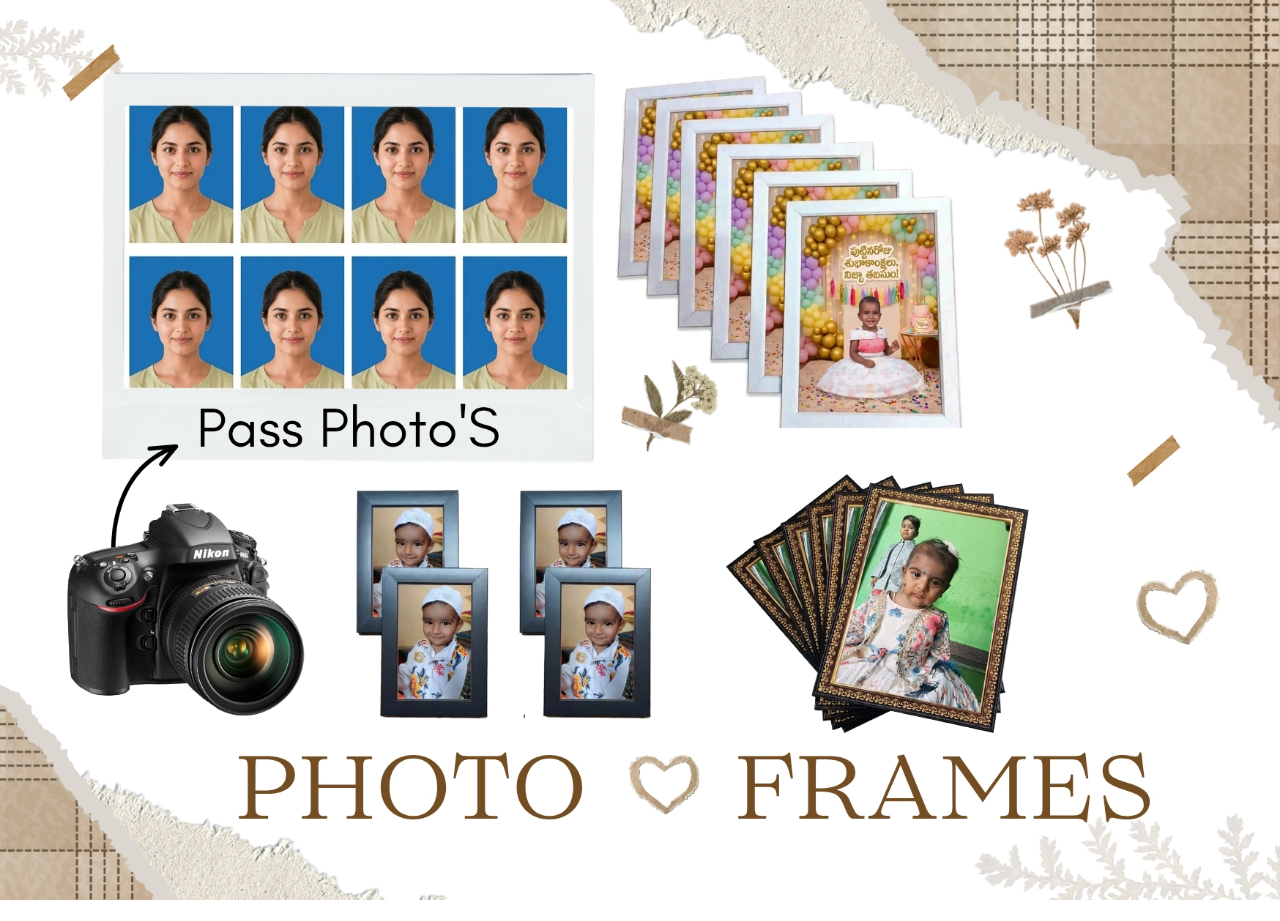
==== index.html @ 0306c5f1 "Update index.html" ====
<!DOCTYPE html>
<html lang="en">
<head>
<meta charset="UTF-8">
<meta name="viewport" content="width=device-width, initial-scale=1.0">
<title>Fullscreen Images with Buttons</title>
<link rel="stylesheet" href="Css1.css">
</head>
<body>
<script src="java1.js"></script>
  
<div class="container">
  <div class="image-slide active">
    <img src="2.jpg" alt="Image 1">
  </div>
  <div class="image-slide">
    <img src="3.jpg" alt="Image 2">
  </div>
  
  <button class="nav-btn prev-btn">&lt;</button>
  <button class="nav-btn next-btn">&gt;</button>
</div>
  
<button id="start-btn">Start Experience</button>
<div class="container" style="display: none;">
 <!-- మీ ఇమేజ్ స్లైడ్‌లు ఇక్కడ ఉంటాయి -->
</div>

    <button onclick="openFullscreen()">ఫుల్‌స్క్రీన్ చేయండి</button>

    <script>
        var elem = document.documentElement;
        function openFullscreen() {
            if (elem.requestFullscreen) {
                elem.requestFullscreen();
            } else if (elem.webkitRequestFullscreen) { /* Safari */
                elem.webkitRequestFullscreen();
            } else if (elem.msRequestFullscreen) { /* IE11 */
                elem.msRequestFullscreen();
            }
        }
    </script>

</body>
</html>
---- Css1.css ----
body, html {
  margin: 0;
  padding: 0;
  width: 100%;
  height: 100%;
  overflow: hidden;
}

.container {
  position: relative;
  width: 100%;
  height: 100%;
}

.image-slide {
  position: absolute;
  width: 100%;
  height: auto;
  opacity: 0;
  transition: opacity 0.5s ease-in-out;
}

.image-slide.active {
  opacity: 1;
}

.image-slide img {
  width: 100%;
  height: auto;
  object-fit: cover;
}

.nav-btn {
  position: absolute;
  top: 50%;
  transform: translateY(-50%);
  background: rgba(255, 255, 255, 0.5);
  border: none;
  font-size: 2rem;
  padding: 1rem;
  cursor: pointer;
  opacity: 0;
  transition: opacity 0.3s ease;
}

.container:hover .nav-btn {
  opacity: 1;
}

.prev-btn { left: 10px; }
.next-btn { right: 10px; }

.nav-btn:hover {
  background: rgba(255, 255, 255, 0.8);
}
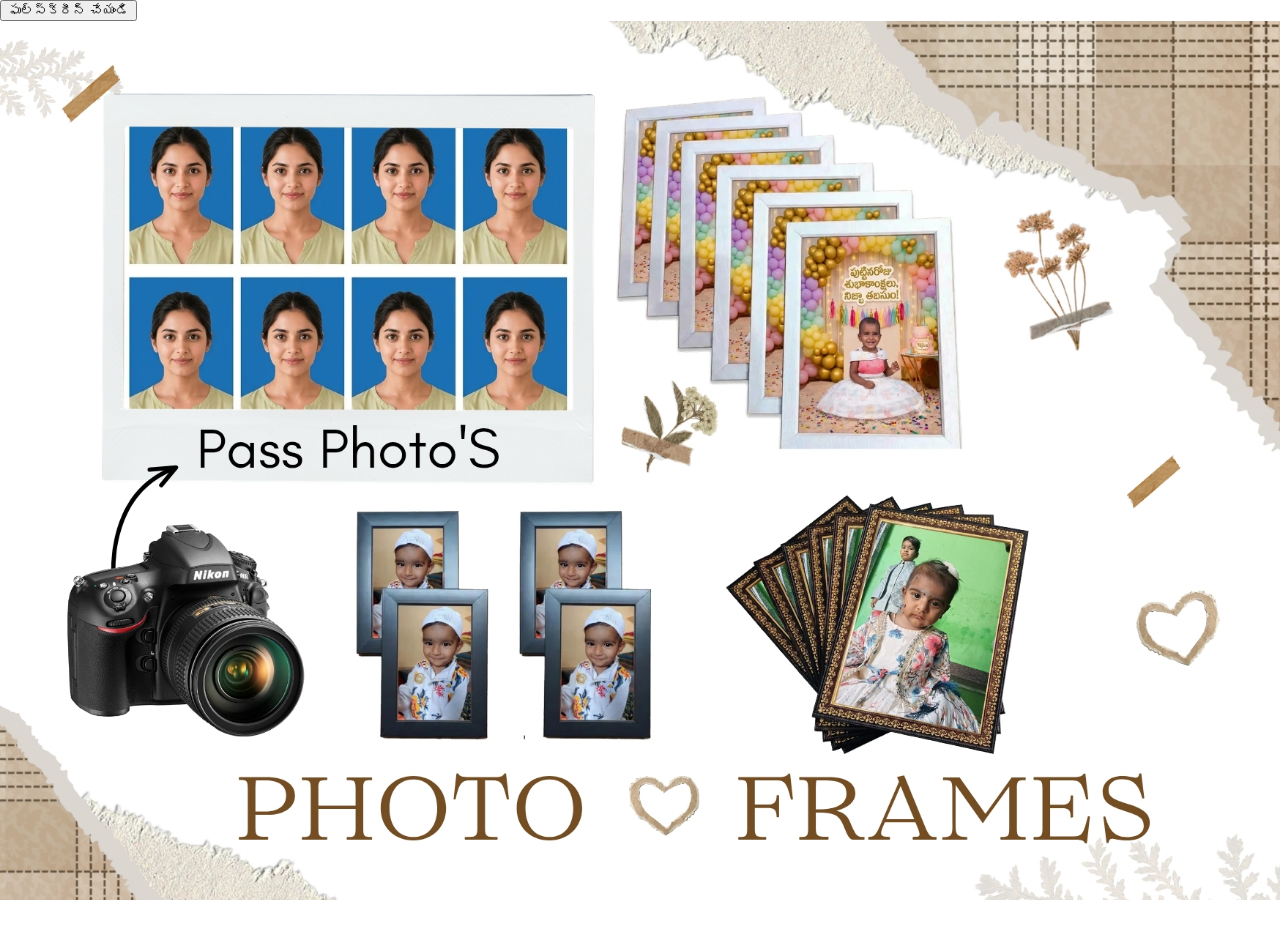
==== commit 3b8e3754: "Update index.html" ====
--- a/index.html
+++ b/index.html
@@ -7,6 +7,9 @@
 <link rel="stylesheet" href="Css1.css">
 </head>
 <body>
+
+  <button onclick="openFullscreen()">ఫుల్‌స్క్రీన్ చేయండి</button>
+  
 <script src="java1.js"></script>
   
 <div class="container">
@@ -26,8 +29,7 @@
  <!-- మీ ఇమేజ్ స్లైడ్‌లు ఇక్కడ ఉంటాయి -->
 </div>
 
-    <button onclick="openFullscreen()">ఫుల్‌స్క్రీన్ చేయండి</button>
-
+    
     <script>
         var elem = document.documentElement;
         function openFullscreen() {
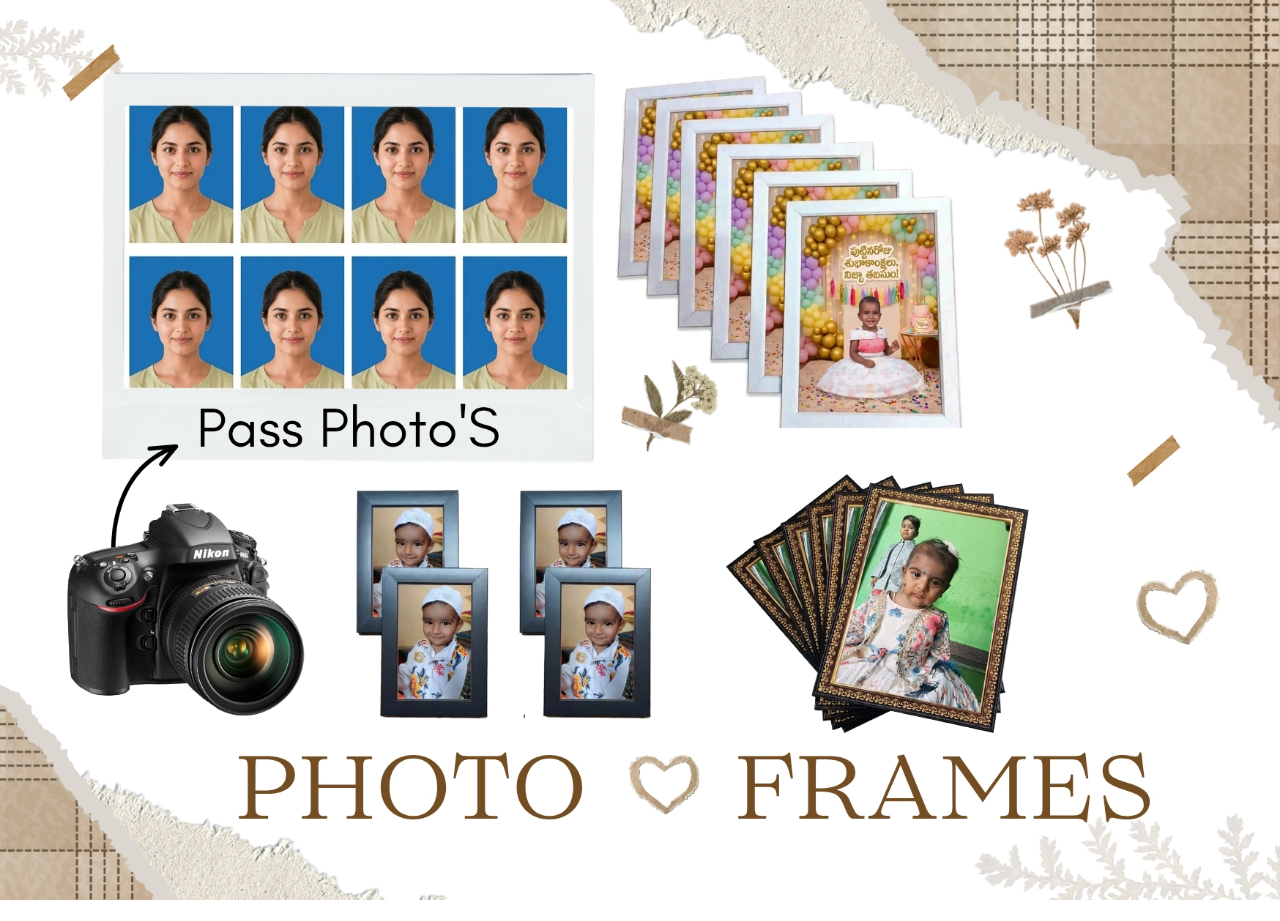
==== commit 3bfdeca2: "Update index.html" ====
--- a/index.html
+++ b/index.html
@@ -7,8 +7,6 @@
 <link rel="stylesheet" href="Css1.css">
 </head>
 <body>
-
-  <button onclick="openFullscreen()">ఫుల్‌స్క్రీన్ చేయండి</button>
   
 <script src="java1.js"></script>
   
@@ -31,17 +29,24 @@
 
     
     <script>
-        var elem = document.documentElement;
-        function openFullscreen() {
-            if (elem.requestFullscreen) {
-                elem.requestFullscreen();
-            } else if (elem.webkitRequestFullscreen) { /* Safari */
-                elem.webkitRequestFullscreen();
-            } else if (elem.msRequestFullscreen) { /* IE11 */
-                elem.msRequestFullscreen();
-            }
-        }
-    </script>
+document.body.addEventListener('touchstart', function() {
+    goFullAndRotate();
+});
+
+document.body.addEventListener('click', function() {
+    goFullAndRotate();
+});
+
+function goFullAndRotate() {
+    var elem = document.documentElement;
+    if (elem.requestFullscreen) {
+        elem.requestFullscreen();
+    }
+    if (screen.orientation && screen.orientation.lock) {
+        screen.orientation.lock('landscape');
+    }
+}
+</script>
 
 </body>
 </html>
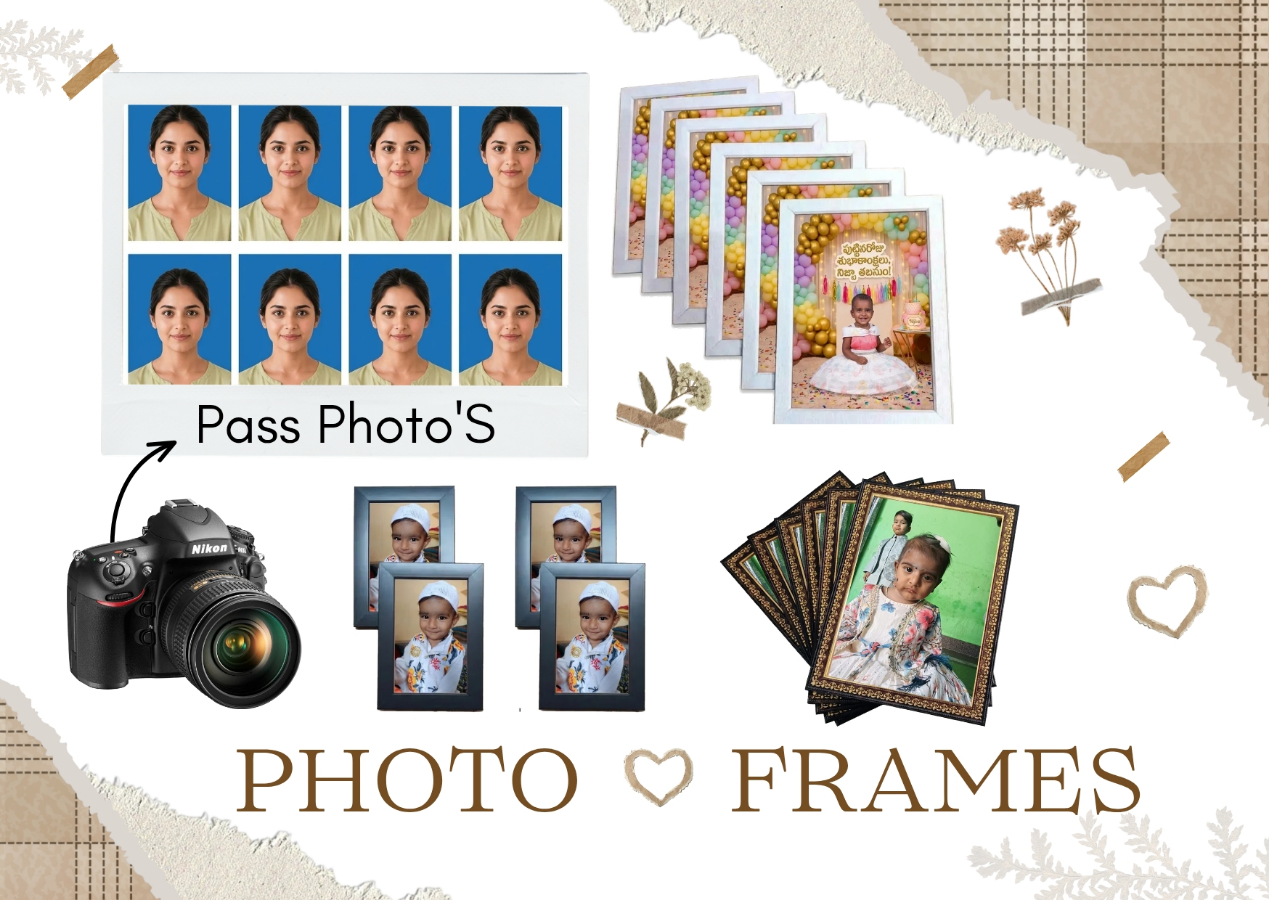
==== commit 2210aabe: "Update index.html" ====
--- a/index.html
+++ b/index.html
@@ -21,7 +21,7 @@
   <button class="nav-btn prev-btn">&lt;</button>
   <button class="nav-btn next-btn">&gt;</button>
 </div>
-  
+  మీ ఇమేజ్ స్లైడ్‌లు ఇక్కడ ఉంటాయి
 <button id="start-btn">Start Experience</button>
 <div class="container" style="display: none;">
  <!-- మీ ఇమేజ్ స్లైడ్‌లు ఇక్కడ ఉంటాయి -->
--- a/Css1.css
+++ b/Css1.css
@@ -1,21 +1,23 @@
 body, html {
   margin: 0;
   padding: 0;
-  width: 100%;
+  width: auto;
   height: 100%;
   overflow: hidden;
+  justify-content: center;
+  align-items: center;
 }
 
 .container {
   position: relative;
-  width: 100%;
+  width: auto;
   height: 100%;
 }
 
 .image-slide {
   position: absolute;
-  width: 100%;
-  height: auto;
+  width: auto%;
+  height: 100%;
   opacity: 0;
   transition: opacity 0.5s ease-in-out;
 }
@@ -26,7 +28,7 @@
 
 .image-slide img {
   width: 100%;
-  height: auto;
+  height: 100%;
   object-fit: cover;
 }
 
@@ -53,5 +55,3 @@
 .nav-btn:hover {
   background: rgba(255, 255, 255, 0.8);
 }
-
-
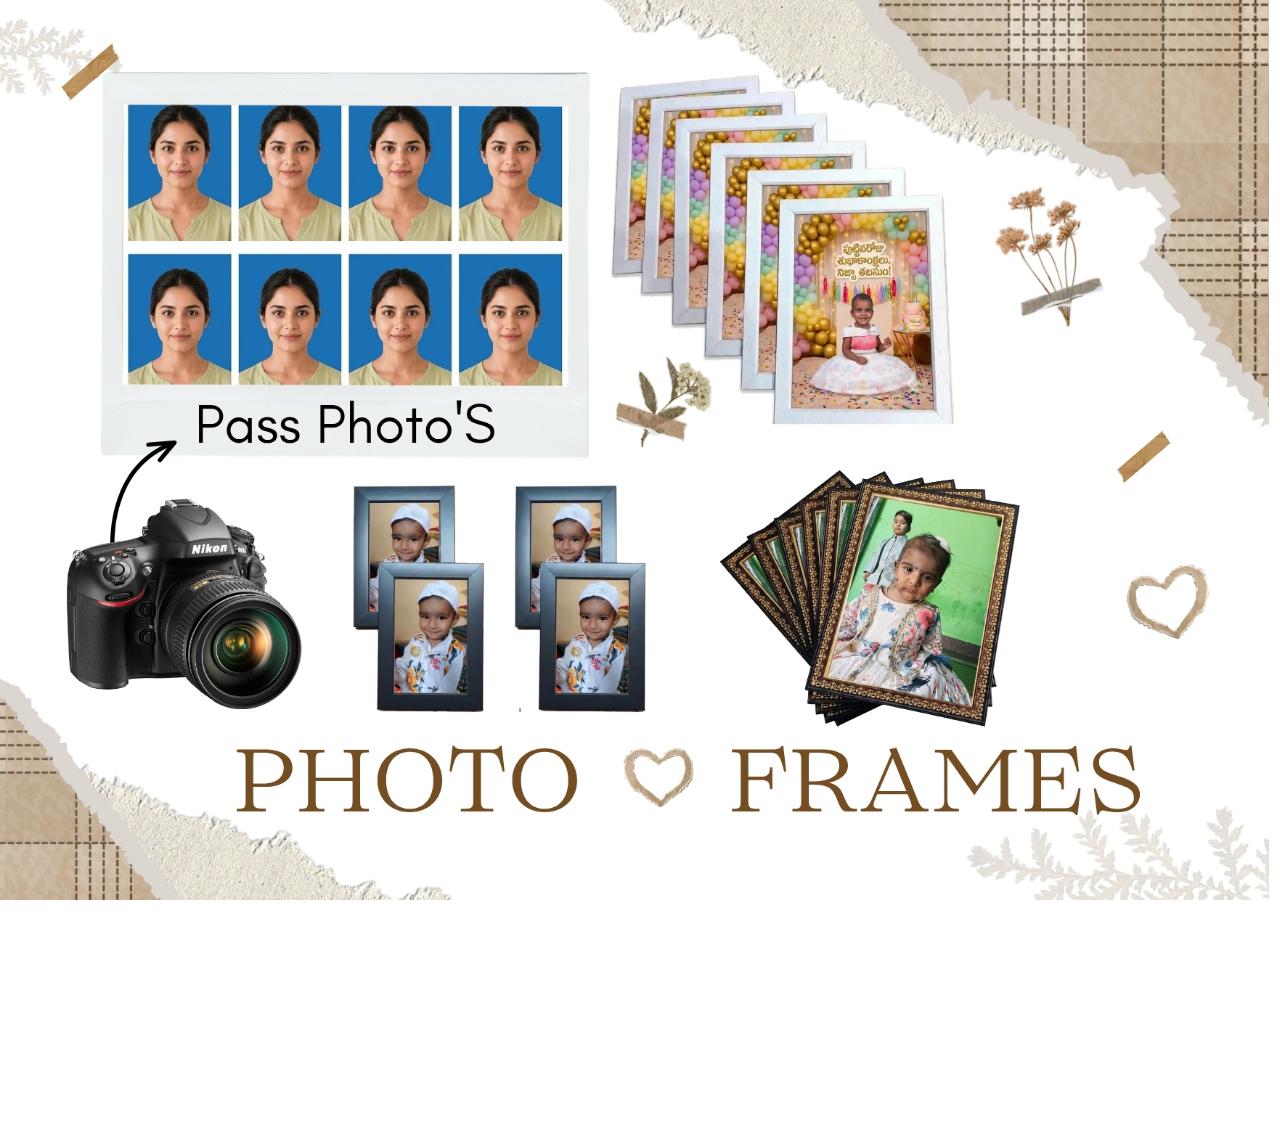
==== commit 0d7a70e9: "Update index.html" ====
--- a/index.html
+++ b/index.html
@@ -27,6 +27,34 @@
  <!-- మీ ఇమేజ్ స్లైడ్‌లు ఇక్కడ ఉంటాయి -->
 </div>
 
+
+  
+<div class="banner-container">
+  
+  <div class="left-banner">
+    <img src="your-image.jpg" alt="Photo Studio Banner">
+  </div>
+
+  <div class="right-content">
+    <h2>Best Photo Frames & Studio</h2>
+    <p>మీ మధుర జ్ఞాపకాలను అందమైన ఫ్రేమ్‌లుగా మలచుకోండి.</p>
+    
+    <ul class="features">
+      <li>✔ High Quality Passport Photos</li>
+      <li>✔ Customized Photo Frames</li>
+      <li>✔ Instant Delivery</li>
+    </ul>
+
+    <div class="btn-group">
+      <a href="tel:9876543210" class="btn primary-btn">Call Now</a>
+      <a href="https://wa.me/919876543210" class="btn whatsapp-btn">WhatsApp Order</a>
+    </div>
+  </div>
+
+</div>
+  
+
+  
     
     <script>
 document.body.addEventListener('touchstart', function() {
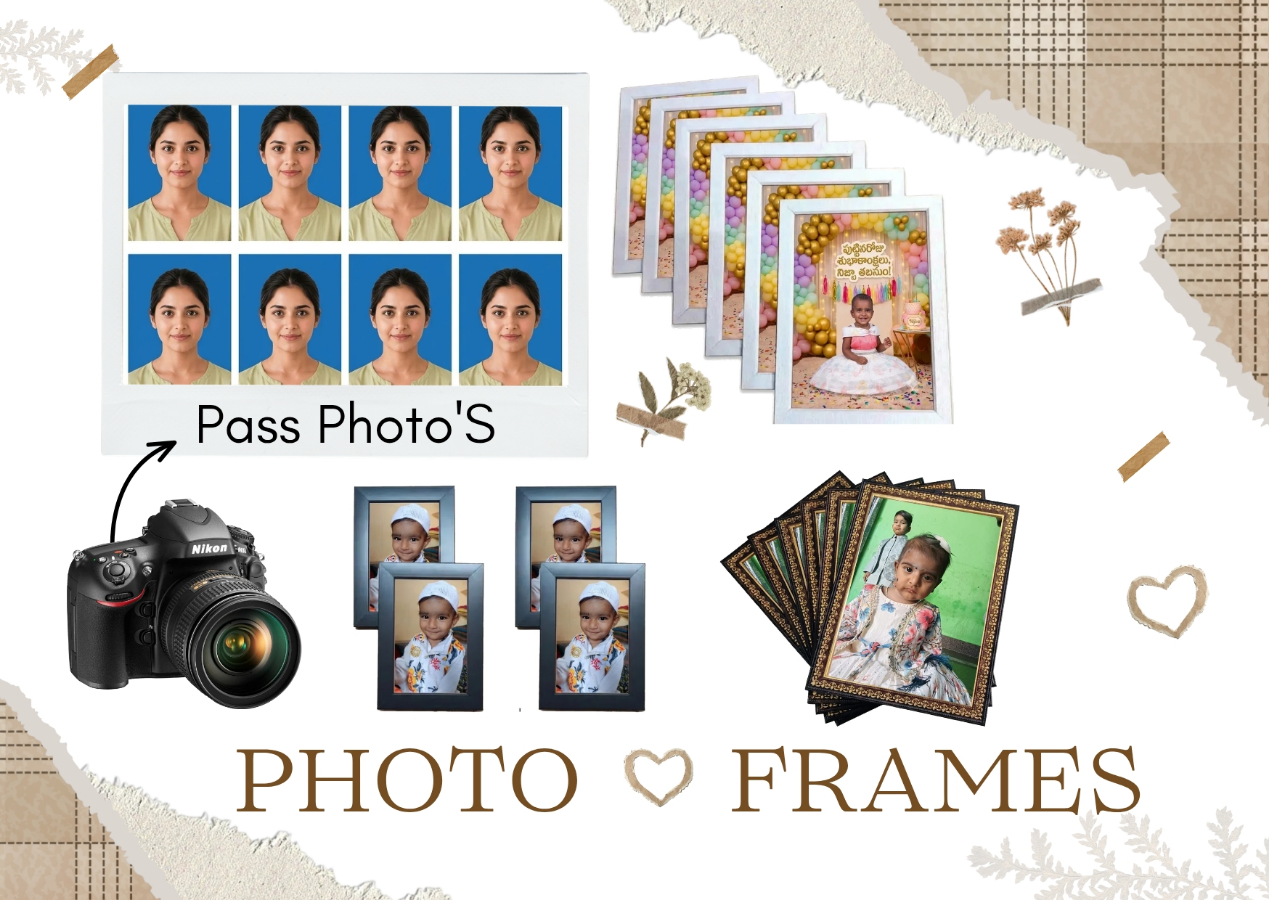
==== commit 02a747b6: "Update index.html" ====
--- a/index.html
+++ b/index.html
@@ -17,19 +17,11 @@
   <div class="image-slide">
     <img src="3.jpg" alt="Image 2">
   </div>
-  
-  <button class="nav-btn prev-btn">&lt;</button>
-  <button class="nav-btn next-btn">&gt;</button>
-</div>
-  మీ ఇమేజ్ స్లైడ్‌లు ఇక్కడ ఉంటాయి
-<button id="start-btn">Start Experience</button>
-<div class="container" style="display: none;">
- <!-- మీ ఇమేజ్ స్లైడ్‌లు ఇక్కడ ఉంటాయి -->
-</div>
-
 
   
-<div class="banner-container">
+  
+  
+  <div class="banner-container">
   
   <div class="left-banner">
     <img src="your-image.jpg" alt="Photo Studio Banner">
@@ -52,9 +44,20 @@
   </div>
 
 </div>
-  
 
   
+  
+  <button class="nav-btn prev-btn">&lt;</button>
+  <button class="nav-btn next-btn">&gt;</button>
+</div>
+  
+  
+  
+<button id="start-btn">Start Experience</button>
+<div class="container" style="display: none;">
+ <!-- మీ ఇమేజ్ స్లైడ్‌లు ఇక్కడ ఉంటాయి -->
+</div>
+
     
     <script>
 document.body.addEventListener('touchstart', function() {
--- a/Css1.css
+++ b/Css1.css
@@ -46,6 +46,8 @@
 }
 
 .container:hover .nav-btn {
+
+  
   opacity: 1;
 }
 
@@ -55,3 +57,92 @@
 .nav-btn:hover {
   background: rgba(255, 255, 255, 0.8);
 }
+
+
+
+/* పూర్తి బ్యానర్ కంటైనర్ */
+.banner-container {
+  display: flex;
+  align-items: center;
+  justify-content: space-between;
+  padding: 20px;
+  background-color: #ffffff;
+  gap: 20px;
+  flex-wrap: wrap; /* మొబైల్ స్క్రీన్‌లలో కిందకి రావడానికి */
+}
+
+/* ఎడమవైపు ఇమేజ్ బాక్స్ */
+.left-banner {
+  flex: 1;
+  min-width: 280px;
+}
+
+.left-banner img {
+  width: 100%;
+  height: auto;
+  border-radius: 8px;
+}
+
+/* కుడివైపు కంటెంట్ బాక్స్ */
+.right-content {
+  flex: 1;
+  min-width: 280px;
+}
+
+.right-content h2 {
+  font-size: 24px;
+  color: #333333;
+  margin-bottom: 10px;
+}
+
+.right-content p {
+  color: #666666;
+  font-size: 14px;
+  margin-bottom: 12px;
+}
+
+/* లిస్ట్ స్టైల్ */
+.features {
+  list-style: none;
+  padding: 0;
+  margin-bottom: 20px;
+}
+
+.features li {
+  font-size: 14px;
+  color: #444;
+  margin-bottom: 6px;
+}
+
+/* బటన్స్ డిజైన్ */
+.btn-group {
+  display: flex;
+  gap: 10px;
+}
+
+.btn {
+  text-decoration: none;
+  padding: 10px 18px;
+  border-radius: 6px;
+  font-weight: bold;
+  font-size: 14px;
+}
+
+.primary-btn {
+  background-color: #d97706; /* గోల్డ్/ఆరెంజ్ థీమ్ */
+  color: white;
+}
+
+.whatsapp-btn {
+  background-color: #25d366; /* వాట్సాప్ గ్రీన్ */
+  color: white;
+}
+
+
+
+
+
+
+
+
+
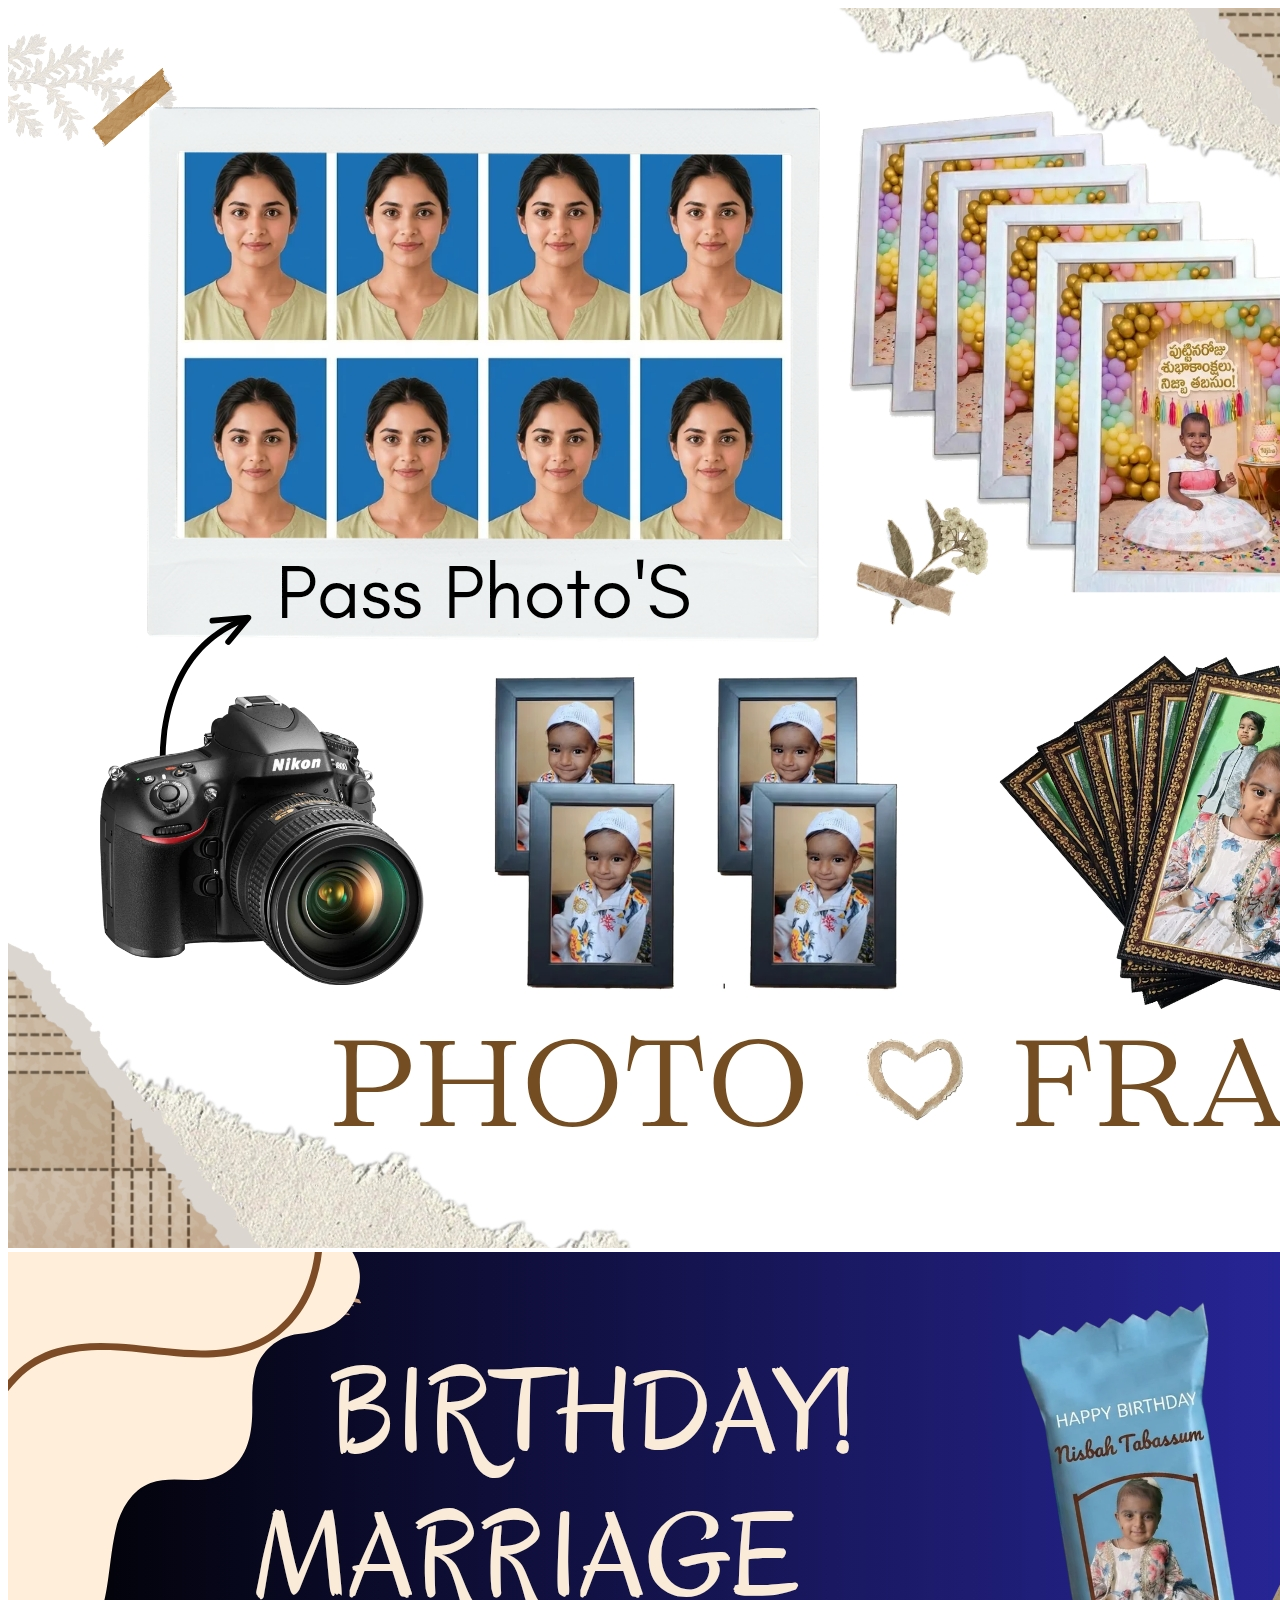
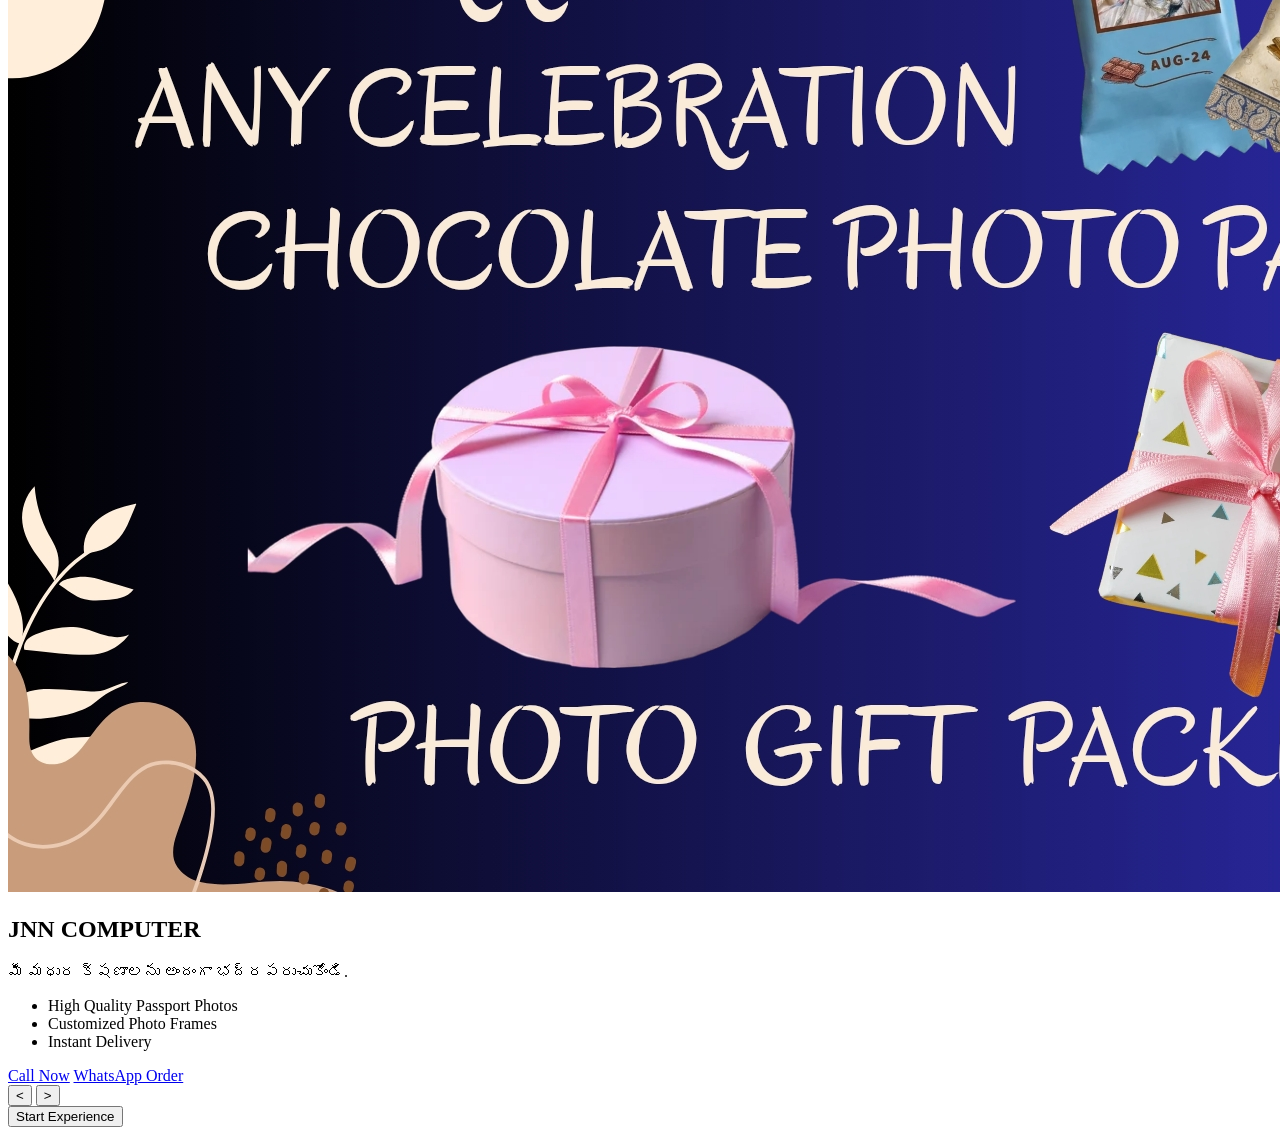
==== commit cd310362: "Update index.html" ====
--- a/index.html
+++ b/index.html
@@ -4,11 +4,15 @@
 <meta charset="UTF-8">
 <meta name="viewport" content="width=device-width, initial-scale=1.0">
 <title>Fullscreen Images with Buttons</title>
-<link rel="stylesheet" href="Css1.css">
+<link rel="stylesheet" href="duplicatecss1.css">
+
+
+  
 </head>
+
 <body>
   
-<script src="java1.js"></script>
+<script src="java1.js"></script>  
   
 <div class="container">
   <div class="image-slide active">
@@ -20,31 +24,24 @@
 
   
   
-  
   <div class="banner-container">
-  
   <div class="left-banner">
-    <img src="your-image.jpg" alt="Photo Studio Banner">
-  </div>
-
+</div>
   <div class="right-content">
-    <h2>Best Photo Frames & Studio</h2>
-    <p>మీ మధుర జ్ఞాపకాలను అందమైన ఫ్రేమ్‌లుగా మలచుకోండి.</p>
-    
+    <h2>JNN COMPUTER</h2> 
+    <p>మీ మధుర క్షణాలను అందంగా భద్రపరుచుకోండి.</p>
     <ul class="features">
-      <li>✔ High Quality Passport Photos</li>
-      <li>✔ Customized Photo Frames</li>
-      <li>✔ Instant Delivery</li>
+      <li>High Quality Passport Photos</li>
+      <li>Customized Photo Frames</li>
+      <li>Instant Delivery</li>
     </ul>
-
     <div class="btn-group">
-      <a href="tel:9876543210" class="btn primary-btn">Call Now</a>
-      <a href="https://wa.me/919876543210" class="btn whatsapp-btn">WhatsApp Order</a>
+      <a href="tel:7702996800" class="btn call-btn">Call Now</a>
+      <a href="https://wa.me/7702996800" class="btn whatsapp-btn">WhatsApp Order</a>
     </div>
   </div>
-
 </div>
-
+  
   
   
   <button class="nav-btn prev-btn">&lt;</button>
@@ -59,25 +56,6 @@
 </div>
 
     
-    <script>
-document.body.addEventListener('touchstart', function() {
-    goFullAndRotate();
-});
-
-document.body.addEventListener('click', function() {
-    goFullAndRotate();
-});
-
-function goFullAndRotate() {
-    var elem = document.documentElement;
-    if (elem.requestFullscreen) {
-        elem.requestFullscreen();
-    }
-    if (screen.orientation && screen.orientation.lock) {
-        screen.orientation.lock('landscape');
-    }
-}
-</script>
 
 </body>
 </html>
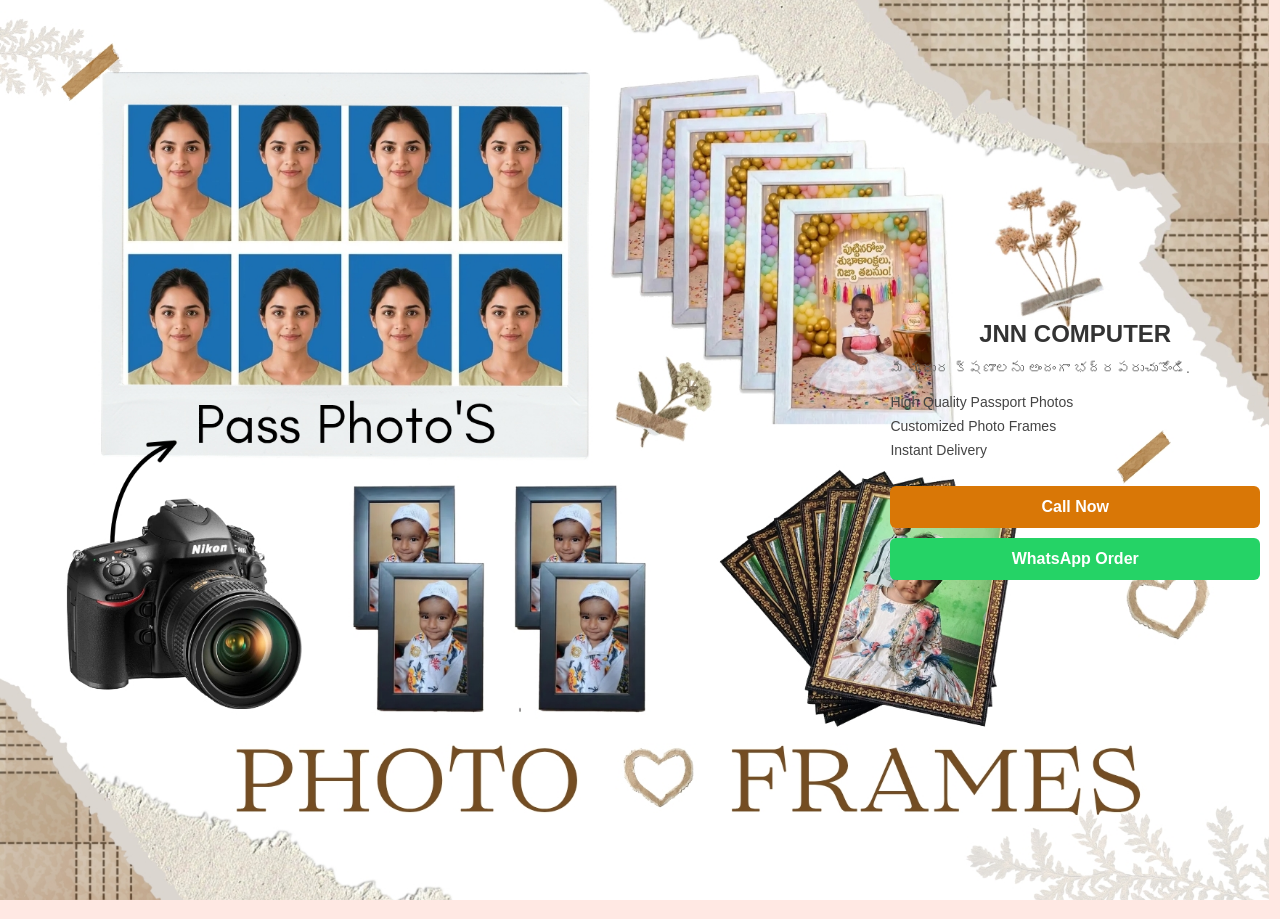
==== commit bd8a27c8: "Update index.html" ====
--- a/index.html
+++ b/index.html
@@ -4,7 +4,7 @@
 <meta charset="UTF-8">
 <meta name="viewport" content="width=device-width, initial-scale=1.0">
 <title>Fullscreen Images with Buttons</title>
-<link rel="stylesheet" href="duplicatecss1.css">
+<link rel="stylesheet" href="Css1.css">
 
 
   
--- a/Css1.css
+++ b/Css1.css
@@ -0,0 +1,154 @@
+body, html {
+  margin: 0;
+  padding: 0;
+  width: auto;
+  height: 100%;
+  overflow: hidden;
+  justify-content: center;
+  align-items: center;
+}
+
+.container {
+  position: relative;
+  width: auto;
+  height: 100%;
+}
+
+.image-slide {
+  position: absolute;
+  width: auto%;
+  height: 100%;
+  opacity: 0;
+  transition: opacity 0.5s ease-in-out;
+}
+
+.image-slide.active {
+  opacity: 1;
+}
+
+.image-slide img {
+  width: 100%;
+  height: 100%;
+  object-fit: cover;
+}
+
+.nav-btn {
+  position: absolute;
+  top: 50%;
+  transform: translateY(-25%);
+  background: rgba(255, 255, 255, 0.5);
+  border: none;
+  font-size: 2rem;
+  padding: 1rem;
+  cursor: pointer;
+  opacity: 0;
+  transition: opacity 0.3s ease;
+}
+
+.container:hover .nav-btn {
+  opacity: 1;
+}
+
+.prev-btn { left: 10px; }
+.next-btn { right: 10px; }
+
+.nav-btn:hover {
+  background: rgba(255, 255, 255, 0.8);
+}
+
+
+
+
+* {
+  margin: 0;
+  padding: 0;
+  box-sizing: border-box;
+}
+body {
+  font-family: Arial, sans-serif;
+  background-color: #FFE8E3;
+}
+.banner-container {
+  display: flex;
+  align-items: center;
+  justify-content: space-between;
+  width: 100%;
+  height: 100vh;
+  position: relative;
+  overflow: hidden;
+}
+
+.right-content {
+  flex: 0 0 32%;
+  max-width: 32%;
+  padding: 20px;
+  display: flex;
+  flex-direction: column;
+  justify-content: center;
+}
+.right-content h2 {
+  font-size: 24px;
+  margin-bottom: 10px;
+  color: #333;
+}
+.right-content p {
+  font-size: 14px;
+  margin-bottom: 15px;
+  color: #666;
+  line-height: 1.5;
+}
+.features {
+  list-style: none;
+  margin-bottom: 20px;
+}
+.features li {
+  font-size: 14px;
+  margin-bottom: 8px;
+  color: #444;
+}
+.btn-group {
+  display: flex;
+  flex-direction: column;
+  gap: 10px;
+}
+.btn {
+  display: block;
+  text-align: center;
+  text-decoration: none;
+  padding: 12px;
+  border-radius: 6px;
+  font-size: 16px;
+  font-weight: bold;
+  color: white;
+}
+.call-btn {
+  background-color: #d97706;
+}
+.whatsapp-btn {
+  background-color: #25d366;
+}
+
+
+
+@keyframes colorShift {
+  0% { color: #ff007f; }
+  33% { color: #00ffcc; }
+  66% { color: #ffcc00; }
+  100% { color: #ff007f; }
+}
+
+@keyframes titleGlow {
+  0%, 100% { text-shadow: 0 0 10px #ff007f, 0 0 20px #ff007f; }
+  50% { text-shadow: 0 0 20px #00ffcc, 0 0 40px #00ffcc; }
+}
+
+h2 {
+  font-size: 3em;
+  font-weight: bold;
+  text-align: center;
+  animation: colorShift 6s infinite, titleGlow 3s infinite;
+}
+
+
+
+
